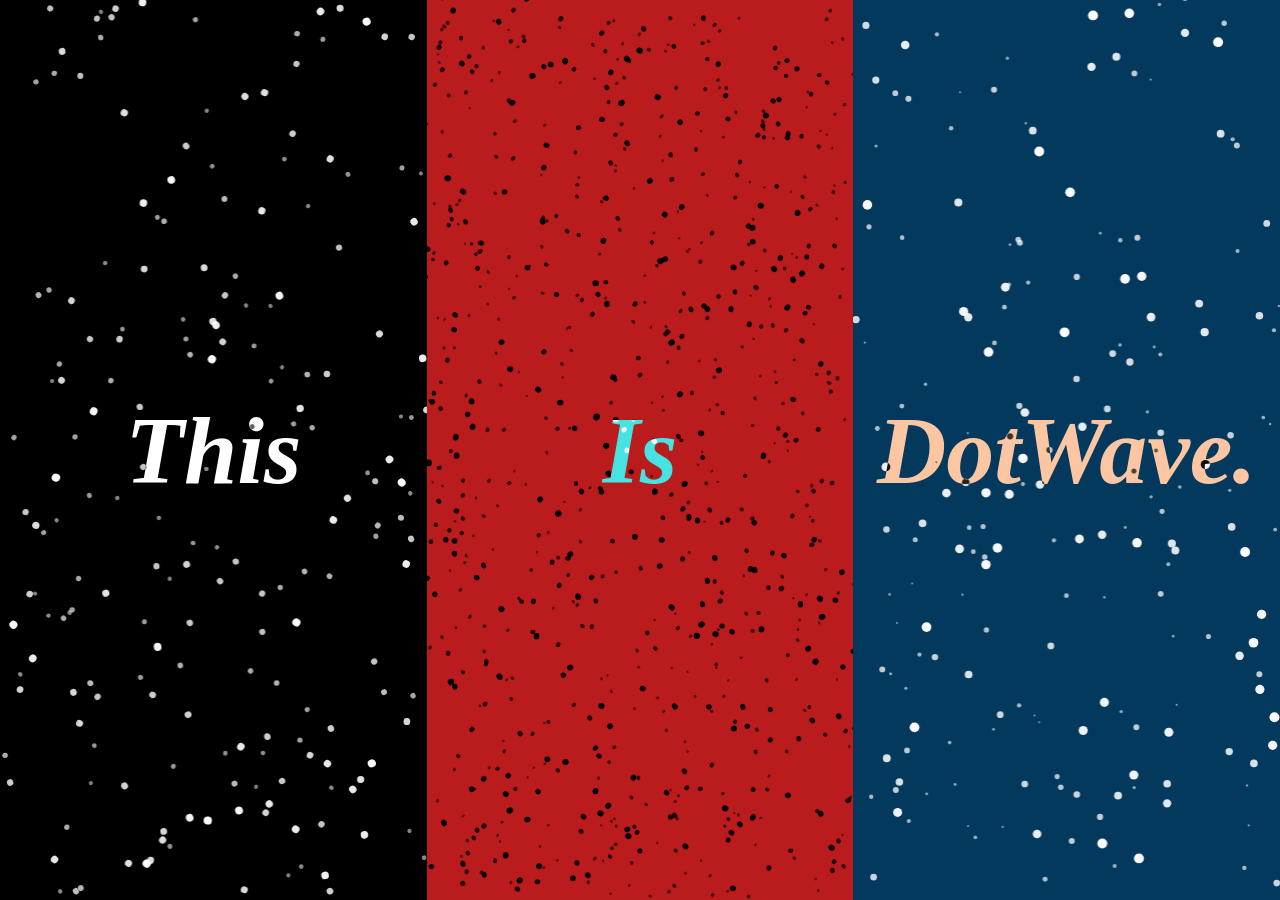
==== website/index.html @ 625daa40 "Reorganized the file structure" ====
<!DOCTYPE html>
<html lang="en">
<head>
    <meta charset="UTF-8">
    <meta name="viewport" content="width=device-width, initial-scale=1.0">
    <title>This Is DotWave.</title>
    <link rel="stylesheet" href="style.css">
    <script defer src="../dotwave.js"></script>
    <script defer src="script.js"></script>
</head>
<body>
    <div class="container">
        <div class="card" id="card1">
            <p>This</p>
        </div>
        <div class="card" id="card2">
            <p>Is</p>
        </div>
        <div class="card" id="card3">
            <p>DotWave.</p>
        </div>
    </div>
</body>
</html>
---- website/style.css ----
body{
    margin: 0;
    padding: 0;
    font-family: serif;
    background-color: #000000;
    color: #ffffff;
    user-select: none;
}
.container {
    width: 100%;
    height: 100vh;
    display: flex;
}
.card{
    flex: 1;
    height: 100vh;
    display: flex;
    justify-content: center;
    align-items: center;
    text-align: center;
    box-sizing: border-box;
}
p{
    font-size: 6rem;
    z-index: 2;
    mix-blend-mode: difference;
    font-weight: 700;
    font-style: italic;
}
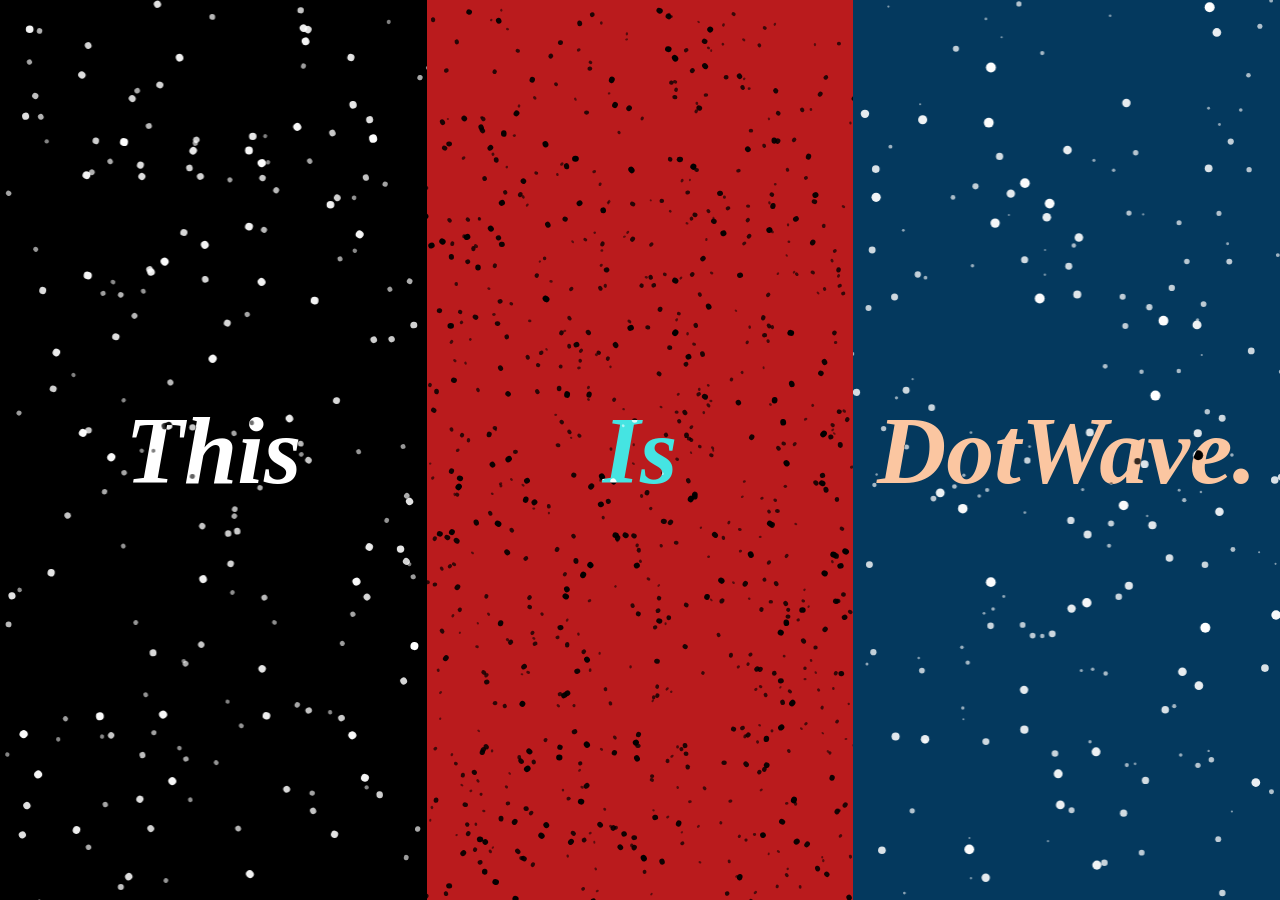
==== commit 60d53886: "Typo" ====
--- a/website/index.html
+++ b/website/index.html
@@ -6,7 +6,7 @@
     <title>This Is DotWave.</title>
     <link rel="stylesheet" href="style.css">
     <script defer src="../dotwave.js"></script>
-    <script defer src="script.js"></script>
+    <script defer src="main.js"></script>
 </head>
 <body>
     <div class="container">
